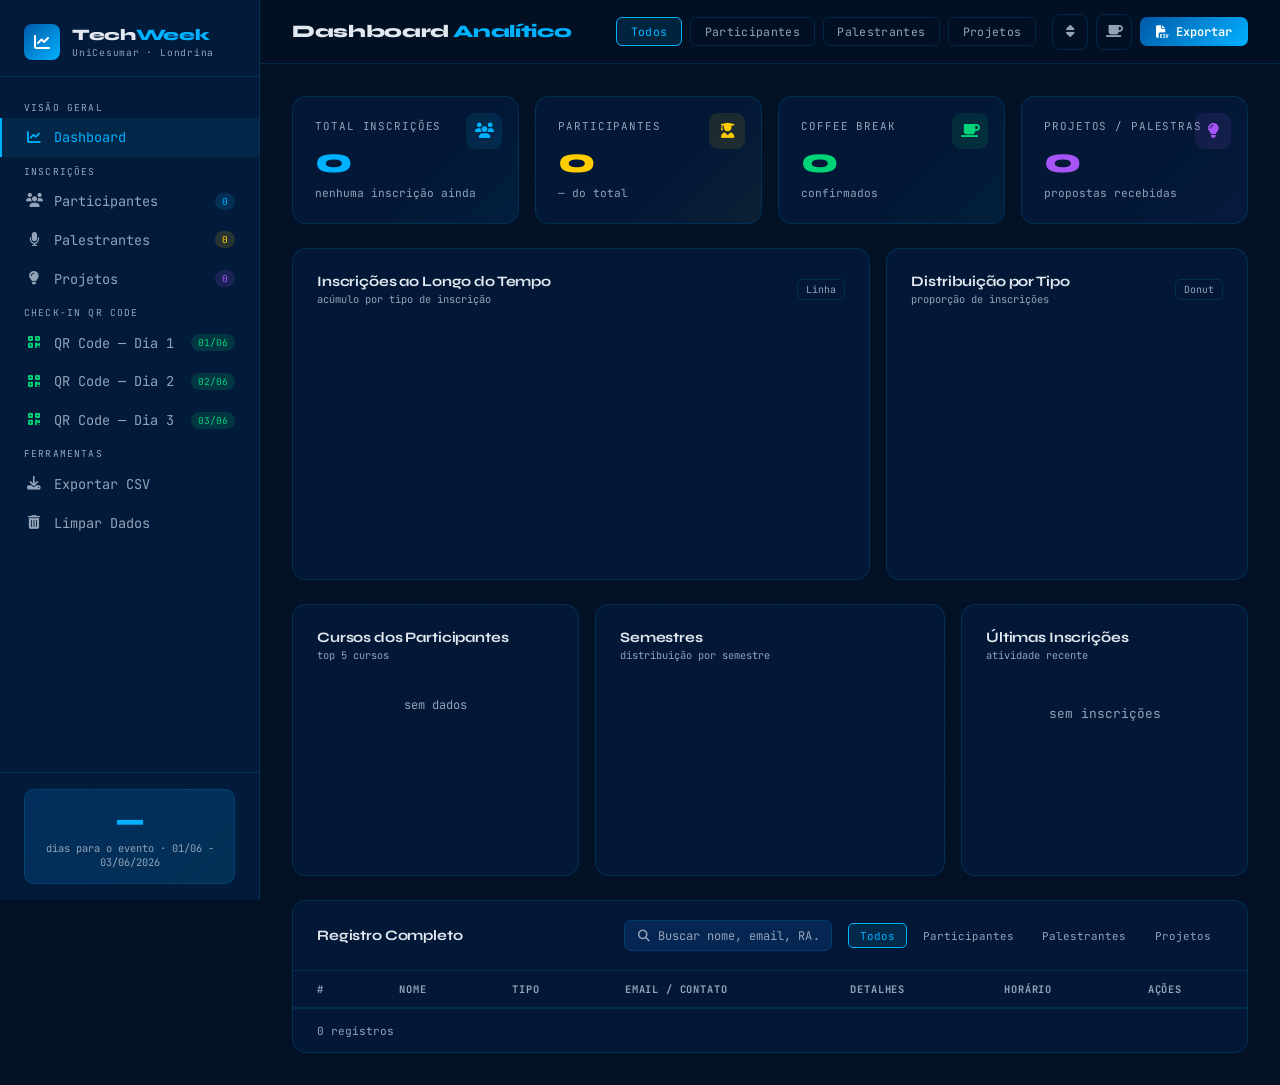
==== pages/dashboard.html @ d9216e90 "clean struct, hrefs, correção" ====
<!DOCTYPE html>
<html lang="pt-BR">

<head>
  <meta charset="UTF-8">
  <meta name="viewport" content="width=device-width, initial-scale=1.0">
  <title>Dashboard</title>
  <link
    href="https://fonts.googleapis.com/css2?family=Syne:wght@400;600;700;800&family=JetBrains+Mono:wght@400;500;700&display=swap"
    rel="stylesheet">
  <link rel="stylesheet" href="https://cdnjs.cloudflare.com/ajax/libs/font-awesome/6.5.0/css/all.min.css">
  <link rel="stylesheet" href="../css/dashboard.css">
  <script src="https://cdnjs.cloudflare.com/ajax/libs/Chart.js/4.4.1/chart.umd.js"></script>
</head>

<body>

  <!-- SIDEBAR -->
  <aside class="sidebar">
    <div class="sidebar-logo">
      <a href="#" class="logo-row">
        <div class="logo-icon"><i class="fas fa-chart-line"></i></div>
        <div>
          <div class="logo-text">Tech<span>Week</span></div>
          <div class="logo-sub">UniCesumar · Londrina</div>
        </div>
      </a>
    </div>
    <nav class="sidebar-nav">
      <div class="nav-section">Visão Geral</div>
      <div class="nav-item active" onclick="setSection('dashboard')">
        <i class="fas fa-chart-line"></i> Dashboard
      </div>
      <div class="nav-section">Inscrições</div>
      <div class="nav-item" onclick="setSection('participantes');setTypeFilter('participante')">
        <i class="fas fa-users"></i> Participantes <span class="nav-badge" id="nb-part">0</span>
      </div>
      <div class="nav-item" onclick="setSection('participantes');setTypeFilter('palestrante')">
        <i class="fas fa-microphone"></i> Palestrantes <span class="nav-badge yellow" id="nb-pal">0</span>
      </div>
      <div class="nav-item" onclick="setSection('participantes');setTypeFilter('projeto')">
        <i class="fas fa-lightbulb"></i> Projetos <span class="nav-badge" id="nb-proj"
          style="background:rgba(168,85,247,0.15);color:#a855f7">0</span>
      </div>
      <div class="nav-section">Check-in QR Code</div>
      <div class="nav-item qr-nav-btn" onclick="openQR(1)">
        <i class="fas fa-qrcode"></i> QR Code — Dia 1
        <span class="nav-badge" style="background:rgba(0,210,120,0.15);color:#00d278">01/06</span>
      </div>
      <div class="nav-item qr-nav-btn" onclick="openQR(2)">
        <i class="fas fa-qrcode"></i> QR Code — Dia 2
        <span class="nav-badge" style="background:rgba(0,210,120,0.15);color:#00d278">02/06</span>
      </div>
      <div class="nav-item qr-nav-btn" onclick="openQR(3)">
        <i class="fas fa-qrcode"></i> QR Code — Dia 3
        <span class="nav-badge" style="background:rgba(0,210,120,0.15);color:#00d278">03/06</span>
      </div>
      <div class="nav-section">Ferramentas</div>
      <div class="nav-item" onclick="exportCSV()">
        <i class="fas fa-download"></i> Exportar CSV
      </div>
      <div class="nav-item" onclick="clearAll()">
        <i class="fas fa-trash-alt"></i> Limpar Dados
      </div>
    </nav>
    <div class="sidebar-footer">
      <div class="event-countdown">
        <div class="days" id="countdown-days">—</div>
        <div class="label">dias para o evento · 01/06 - 03/06/2026</div>
      </div>
    </div>
  </aside>

  <!-- MAIN -->
  <div class="main">
    <div class="topbar">
      <div class="topbar-title">Dashboard <span>Analítico</span></div>
      <div class="topbar-filters" id="type-filters">
        <button class="filter-btn active" onclick="setTypeFilter('all')">Todos</button>
        <button class="filter-btn" onclick="setTypeFilter('participante')">Participantes</button>
        <button class="filter-btn" onclick="setTypeFilter('palestrante')">Palestrantes</button>
        <button class="filter-btn" onclick="setTypeFilter('projeto')">Projetos</button>
      </div>
      <div class="topbar-actions">
        <button class="icon-btn" onclick="sortTable()" title="Ordenar"><i class="fas fa-sort"></i></button>
        <button class="icon-btn" onclick="toggleCoffeeFilter()" id="coffee-btn" title="Filtrar Coffee Break"><i
            class="fas fa-coffee"></i></button>
        <button class="export-btn" onclick="exportCSV()"><i class="fas fa-file-csv"></i> Exportar</button>
      </div>
    </div>

    <div class="content">
      <!-- KPIs -->
      <div class="kpi-grid">
        <div class="kpi-card">
          <div class="kpi-icon blue"><i class="fas fa-users"></i></div>
          <div class="kpi-label">Total Inscrições</div>
          <div class="kpi-value accent" id="kpi-total">0</div>
          <div class="kpi-sub" id="kpi-total-sub">nenhuma inscrição ainda</div>
        </div>
        <div class="kpi-card yellow">
          <div class="kpi-icon yellow"><i class="fas fa-user-graduate"></i></div>
          <div class="kpi-label">Participantes</div>
          <div class="kpi-value yellow" id="kpi-part">0</div>
          <div class="kpi-sub" id="kpi-part-sub">— do total</div>
        </div>
        <div class="kpi-card green">
          <div class="kpi-icon green"><i class="fas fa-coffee"></i></div>
          <div class="kpi-label">Coffee Break</div>
          <div class="kpi-value green" id="kpi-coffee">0</div>
          <div class="kpi-sub" id="kpi-coffee-sub">confirmados</div>
        </div>
        <div class="kpi-card purple">
          <div class="kpi-icon purple"><i class="fas fa-lightbulb"></i></div>
          <div class="kpi-label">Projetos / Palestras</div>
          <div class="kpi-value purple" id="kpi-projpal">0</div>
          <div class="kpi-sub" id="kpi-projpal-sub">propostas recebidas</div>
        </div>
      </div>

      <!-- CHARTS ROW 1 -->
      <div class="charts-row">
        <div class="chart-card">
          <div class="card-header">
            <div>
              <div class="card-title">Inscrições ao Longo do Tempo</div>
              <div class="card-subtitle">acúmulo por tipo de inscrição</div>
            </div>
            <span class="card-tag">Linha</span>
          </div>
          <div class="chart-legend" id="legend-time"></div>
          <div style="position:relative;height:220px"><canvas id="chart-timeline" role="img"
              aria-label="Gráfico de linha de inscrições ao longo do tempo">Nenhum dado ainda.</canvas></div>
        </div>
        <div class="chart-card">
          <div class="card-header">
            <div>
              <div class="card-title">Distribuição por Tipo</div>
              <div class="card-subtitle">proporção de inscrições</div>
            </div>
            <span class="card-tag">Donut</span>
          </div>
          <div class="chart-legend" id="legend-type"></div>
          <div style="position:relative;height:200px"><canvas id="chart-donut" role="img"
              aria-label="Gráfico donut de distribuição por tipo">Nenhum dado ainda.</canvas></div>
        </div>
      </div>

      <!-- CHARTS ROW 2 -->
      <div class="charts-row2">
        <div class="chart-card">
          <div class="card-header">
            <div>
              <div class="card-title">Cursos dos Participantes</div>
              <div class="card-subtitle">top 5 cursos</div>
            </div>
          </div>
          <div class="course-list" id="course-list">
            <div
              style="font-family:var(--font-mono);font-size:0.75rem;color:var(--text-dim);padding:1rem 0;text-align:center">
              sem dados</div>
          </div>
        </div>
        <div class="chart-card">
          <div class="card-header">
            <div>
              <div class="card-title">Semestres</div>
              <div class="card-subtitle">distribuição por semestre</div>
            </div>
          </div>
          <div style="position:relative;height:170px"><canvas id="chart-sem" role="img"
              aria-label="Barras de semestres">Nenhum dado.</canvas></div>
        </div>
        <div class="chart-card">
          <div class="card-header">
            <div>
              <div class="card-title">Últimas Inscrições</div>
              <div class="card-subtitle">atividade recente</div>
            </div>
          </div>
          <div class="feed-list" id="feed-list">
            <div class="table-empty" style="padding:1.5rem 0">sem inscrições</div>
          </div>
        </div>
      </div>

      <!-- TABELA -->
      <div class="table-card">
        <div class="table-header">
          <div class="card-title">Registro Completo</div>
          <div class="search-box">
            <i class="fas fa-search"></i>
            <input type="text" placeholder="Buscar nome, email, RA..." id="search-input" oninput="renderTable()">
          </div>
          <div class="type-tabs" id="type-tabs">
            <button class="type-tab active" onclick="setTypeFilter('all')">Todos</button>
            <button class="type-tab" onclick="setTypeFilter('participante')">Participantes</button>
            <button class="type-tab" onclick="setTypeFilter('palestrante')">Palestrantes</button>
            <button class="type-tab" onclick="setTypeFilter('projeto')">Projetos</button>
          </div>
        </div>
        <div style="overflow-x:auto">
          <table class="data-table">
            <thead>
              <tr>
                <th>#</th>
                <th>Nome</th>
                <th>Tipo</th>
                <th>Email / Contato</th>
                <th>Detalhes</th>
                <th>Horário</th>
                <th>Ações</th>
              </tr>
            </thead>
            <tbody id="table-body">
            </tbody>
          </table>
        </div>
        <div class="pagination">
          <span class="page-info" id="page-info">0 registros</span>
          <div class="page-btns" id="page-btns"></div>
        </div>
      </div>
    </div>
  </div>

  <!-- QR CONFIRM MODAL -->
  <div class="qr-confirm-overlay" id="qr-confirm-overlay" onclick="if(event.target===this)cancelQR()">
    <div class="qr-confirm-box">
      <div class="qr-confirm-icon"><i class="fas fa-shield-alt"></i></div>
      <div class="qr-confirm-title">Exibir QR Code?</div>
      <div class="qr-confirm-desc">
        Você está prestes a exibir o QR Code de check-in para o
        <strong id="qr-confirm-day">DIA 1</strong>.
        <br>
        <span id="qr-confirm-date"></span>
      </div>
      <div class="qr-confirm-warn">
        <i class="fas fa-exclamation-triangle"></i>
        O código ficará visível para toda a sala. Confirme apenas na hora do check-in.
      </div>
      <div class="qr-confirm-actions">
        <button class="qr-confirm-cancel" onclick="cancelQR()">
          <i class="fas fa-times"></i> Cancelar
        </button>
        <button class="qr-confirm-ok" onclick="confirmQR()">
          <i class="fas fa-qrcode"></i> Sim, exibir agora
        </button>
      </div>
    </div>
  </div>

  <!-- QR CODE MODAL -->
  <div class="qr-overlay" id="qr-overlay" onclick="closeQROutside(event)">
    <div class="qr-modal">
      <button class="qr-close" onclick="closeQR()" title="Fechar"><i class="fas fa-times"></i></button>

      <div class="qr-header">
        <div class="qr-day-badge" id="qr-day-badge">DIA 1</div>
        <div class="qr-title">Check-in <span>Tech Week 2026</span></div>
        <div class="qr-subtitle" id="qr-subtitle">01 de Junho · UniCesumar Londrina</div>
      </div>

      <div class="qr-frame">
        <div class="qr-corner tl"></div>
        <div class="qr-corner tr"></div>
        <div class="qr-corner bl"></div>
        <div class="qr-corner br"></div>
        <img id="qr-img" src="" alt="QR Code Check-in" class="qr-image">
      </div>

      <div class="qr-instruction">
        <i class="fas fa-mobile-alt"></i>
        Aponte a câmera do celular para o QR Code para confirmar sua presença
      </div>

      <div class="qr-dots" id="qr-dots">
        <span class="qr-dot active" onclick="openQR(1)"></span>
        <span class="qr-dot" onclick="openQR(2)"></span>
        <span class="qr-dot" onclick="openQR(3)"></span>
      </div>

    </div>
  </div>

  <div class="toast" id="toast"></div>
  <script src="../env.js"></script>
  <script src="https://cdn.jsdelivr.net/npm/@supabase/supabase-js@2"></script>
  <script src="../js/dashboard.js"></script>

</body>

</html>
---- css/dashboard.css ----
*,*::before,*::after{box-sizing:border-box;margin:0;padding:0}
:root{
  --bg:#021124;--bg2:#031b3a;--bg3:#052652;
  --accent:#00B1FF;--accent2:#005AA9;--accent3:#FFCC00;
  --text:#e2e8f0;--text-dim:#94a3b8;
  --border:rgba(0,177,255,0.15);--border-hover:rgba(0,177,255,0.35);
  --card-bg:rgba(3,27,58,0.85);
  --font-head:'Syne',sans-serif;--font-mono:'JetBrains Mono',monospace;
  --sidebar:260px;
}
html{scroll-behavior:smooth}
body{background:var(--bg);color:var(--text);font-family:var(--font-head);min-height:100vh;display:flex;overflow-x:hidden}
body::before{content:'';position:fixed;inset:0;background-image:linear-gradient(rgba(0,177,255,0.03) 1px,transparent 1px),linear-gradient(90deg,rgba(0,177,255,0.03) 1px,transparent 1px);background-size:60px 60px;pointer-events:none;z-index:0}

/* SIDEBAR */
.sidebar{width:var(--sidebar);min-height:100vh;background:var(--bg2);border-right:1px solid var(--border);display:flex;flex-direction:column;position:fixed;left:0;top:0;z-index:50;transition:transform 0.3s}
.sidebar-logo{padding:1.5rem 1.5rem 1rem;border-bottom:1px solid var(--border)}
.logo-row{display:flex;align-items:center;gap:0.75rem;text-decoration:none;color:var(--text)}
.logo-icon{width:36px;height:36px;background:linear-gradient(135deg,var(--accent2),var(--accent));border-radius:8px;display:flex;align-items:center;justify-content:center;font-size:1rem;color:#fff;flex-shrink:0}
.logo-text{font-size:1rem;font-weight:800;letter-spacing:-0.02em}
.logo-text span{color:var(--accent)}
.logo-sub{font-family:var(--font-mono);font-size:0.6rem;color:var(--text-dim);letter-spacing:0.08em;margin-top:2px}
.sidebar-nav{flex:1;padding:1rem 0;overflow-y:auto}
.nav-section{padding:0.5rem 1.5rem 0.25rem;font-family:var(--font-mono);font-size:0.6rem;color:var(--text-dim);letter-spacing:0.12em;text-transform:uppercase}
.nav-item{display:flex;align-items:center;gap:0.75rem;padding:0.65rem 1.5rem;cursor:pointer;transition:all 0.2s;border-left:2px solid transparent;font-size:0.85rem;color:var(--text-dim);font-family:var(--font-mono)}
.nav-item:hover{color:var(--text);background:rgba(0,177,255,0.05);border-left-color:var(--border)}
.nav-item.active{color:var(--accent);background:rgba(0,177,255,0.08);border-left-color:var(--accent)}
.nav-item i{width:16px;text-align:center;font-size:0.85rem}
.nav-badge{margin-left:auto;font-size:0.6rem;padding:2px 7px;border-radius:100px;background:rgba(0,177,255,0.15);color:var(--accent)}
.nav-badge.yellow{background:rgba(255,204,0,0.15);color:var(--accent3)}
.sidebar-footer{padding:1rem 1.5rem;border-top:1px solid var(--border)}
.event-countdown{background:linear-gradient(135deg,rgba(0,90,169,0.3),rgba(0,177,255,0.15));border:1px solid var(--border);border-radius:10px;padding:0.9rem;text-align:center}
.event-countdown .days{font-size:2rem;font-weight:800;color:var(--accent);line-height:1}
.event-countdown .label{font-family:var(--font-mono);font-size:0.65rem;color:var(--text-dim);margin-top:4px}

/* MAIN */
.main{margin-left:var(--sidebar);flex:1;display:flex;flex-direction:column;position:relative;z-index:1}

/* TOPBAR */
.topbar{height:64px;background:rgba(2,17,36,0.9);backdrop-filter:blur(20px);border-bottom:1px solid var(--border);display:flex;align-items:center;padding:0 2rem;gap:1rem;position:sticky;top:0;z-index:40}
.topbar-title{font-size:1.1rem;font-weight:800;letter-spacing:-0.02em;flex:1}
.topbar-title span{color:var(--accent)}
.topbar-filters{display:flex;gap:0.5rem;flex-wrap:wrap}
.filter-btn{font-family:var(--font-mono);font-size:0.72rem;padding:0.35rem 0.85rem;border-radius:6px;border:1px solid var(--border);background:transparent;color:var(--text-dim);cursor:pointer;transition:all 0.2s;letter-spacing:0.03em}
.filter-btn:hover{border-color:var(--border-hover);color:var(--text)}
.filter-btn.active{background:rgba(0,177,255,0.12);border-color:var(--accent);color:var(--accent)}
.topbar-actions{display:flex;gap:0.5rem;align-items:center}
.icon-btn{width:36px;height:36px;border-radius:8px;border:1px solid var(--border);background:transparent;color:var(--text-dim);cursor:pointer;display:flex;align-items:center;justify-content:center;transition:all 0.2s;font-size:0.85rem}
.icon-btn:hover{border-color:var(--border-hover);color:var(--accent)}
.export-btn{display:flex;align-items:center;gap:0.5rem;font-family:var(--font-mono);font-size:0.75rem;padding:0.4rem 1rem;border-radius:7px;border:none;background:linear-gradient(135deg,var(--accent2),var(--accent));color:#fff;cursor:pointer;font-weight:600;transition:opacity 0.2s}
.export-btn:hover{opacity:0.85}

/* CONTENT */
.content{padding:2rem;display:flex;flex-direction:column;gap:1.5rem}

/* KPI CARDS */
.kpi-grid{display:grid;grid-template-columns:repeat(4,1fr);gap:1rem}
.kpi-card{background:var(--card-bg);border:1px solid var(--border);border-radius:14px;padding:1.4rem;position:relative;overflow:hidden;transition:border-color 0.2s,transform 0.2s;cursor:default;backdrop-filter:blur(10px)}
.kpi-card:hover{border-color:var(--border-hover);transform:translateY(-2px)}
.kpi-card::before{content:'';position:absolute;inset:0;background:linear-gradient(135deg,transparent 60%,rgba(0,177,255,0.04));pointer-events:none}
.kpi-card.yellow::before{background:linear-gradient(135deg,transparent 60%,rgba(255,204,0,0.04))}
.kpi-card.green::before{background:linear-gradient(135deg,transparent 60%,rgba(0,210,120,0.04))}
.kpi-card.purple::before{background:linear-gradient(135deg,transparent 60%,rgba(150,80,255,0.04))}
.kpi-label{font-family:var(--font-mono);font-size:0.68rem;color:var(--text-dim);letter-spacing:0.08em;text-transform:uppercase;margin-bottom:0.6rem}
.kpi-value{font-size:2.2rem;font-weight:800;letter-spacing:-0.03em;line-height:1;color:var(--text)}
.kpi-value.accent{color:var(--accent)}
.kpi-value.yellow{color:var(--accent3)}
.kpi-value.green{color:#00d278}
.kpi-value.purple{color:#a855f7}
.kpi-sub{font-family:var(--font-mono);font-size:0.7rem;color:var(--text-dim);margin-top:0.5rem}
.kpi-sub .up{color:#00d278}.kpi-sub .down{color:#f87171}
.kpi-icon{position:absolute;top:1rem;right:1rem;width:36px;height:36px;border-radius:9px;display:flex;align-items:center;justify-content:center;font-size:0.95rem}
.kpi-icon.blue{background:rgba(0,177,255,0.1);color:var(--accent)}
.kpi-icon.yellow{background:rgba(255,204,0,0.1);color:var(--accent3)}
.kpi-icon.green{background:rgba(0,210,120,0.1);color:#00d278}
.kpi-icon.purple{background:rgba(168,85,247,0.1);color:#a855f7}

/* CHARTS ROW */
.charts-row{display:grid;grid-template-columns:1.6fr 1fr;gap:1rem}
.chart-card{background:var(--card-bg);border:1px solid var(--border);border-radius:14px;padding:1.5rem;backdrop-filter:blur(10px)}
.card-header{display:flex;align-items:center;justify-content:space-between;margin-bottom:1.2rem}
.card-title{font-size:0.9rem;font-weight:700;letter-spacing:-0.01em}
.card-subtitle{font-family:var(--font-mono);font-size:0.65rem;color:var(--text-dim);margin-top:2px}
.card-tag{font-family:var(--font-mono);font-size:0.62rem;padding:3px 8px;border-radius:5px;border:1px solid var(--border);color:var(--text-dim)}

/* CHARTS ROW 2 */
.charts-row2{display:grid;grid-template-columns:1fr 1fr 1fr;gap:1rem}

/* TABLE */
.table-card{background:var(--card-bg);border:1px solid var(--border);border-radius:14px;backdrop-filter:blur(10px);overflow:hidden}
.table-header{padding:1.2rem 1.5rem;border-bottom:1px solid var(--border);display:flex;align-items:center;gap:1rem}
.table-header .card-title{flex:1}
.search-box{display:flex;align-items:center;gap:0.5rem;background:var(--bg3);border:1px solid var(--border);border-radius:7px;padding:0.4rem 0.8rem}
.search-box input{background:none;border:none;outline:none;color:var(--text);font-family:var(--font-mono);font-size:0.75rem;width:160px}
.search-box input::placeholder{color:var(--text-dim)}
.search-box i{color:var(--text-dim);font-size:0.75rem}
.type-tabs{display:flex;gap:0.25rem}
.type-tab{font-family:var(--font-mono);font-size:0.68rem;padding:0.3rem 0.7rem;border-radius:5px;border:1px solid transparent;background:transparent;color:var(--text-dim);cursor:pointer;transition:all 0.2s}
.type-tab:hover{color:var(--text);border-color:var(--border)}
.type-tab.active{background:rgba(0,177,255,0.1);border-color:var(--accent);color:var(--accent)}
.data-table{width:100%;border-collapse:collapse}
.data-table th{padding:0.7rem 1.5rem;text-align:left;font-family:var(--font-mono);font-size:0.65rem;letter-spacing:0.08em;color:var(--text-dim);text-transform:uppercase;border-bottom:1px solid var(--border)}
.data-table td{padding:0.8rem 1.5rem;border-bottom:1px solid rgba(0,177,255,0.06);font-size:0.82rem;vertical-align:middle}
.data-table tr:last-child td{border-bottom:none}
.data-table tr:hover td{background:rgba(0,177,255,0.03)}
.badge{display:inline-flex;align-items:center;gap:4px;font-family:var(--font-mono);font-size:0.62rem;padding:3px 8px;border-radius:100px;font-weight:600}
.badge.part{background:rgba(0,177,255,0.12);color:var(--accent)}
.badge.pal{background:rgba(255,204,0,0.12);color:var(--accent3)}
.badge.proj{background:rgba(168,85,247,0.12);color:#a855f7}
.badge.coffee-yes{background:rgba(0,210,120,0.12);color:#00d278}
.badge.coffee-no{background:rgba(100,116,139,0.1);color:var(--text-dim)}
.table-empty{padding:3rem;text-align:center;font-family:var(--font-mono);font-size:0.8rem;color:var(--text-dim)}
.pagination{display:flex;align-items:center;justify-content:space-between;padding:0.9rem 1.5rem;border-top:1px solid var(--border)}
.page-info{font-family:var(--font-mono);font-size:0.7rem;color:var(--text-dim)}
.page-btns{display:flex;gap:0.25rem}
.page-btn{font-family:var(--font-mono);font-size:0.68rem;width:28px;height:28px;border-radius:5px;border:1px solid var(--border);background:transparent;color:var(--text-dim);cursor:pointer;display:flex;align-items:center;justify-content:center;transition:all 0.2s}
.page-btn:hover,.page-btn.active{border-color:var(--accent);color:var(--accent);background:rgba(0,177,255,0.08)}

/* MINI CHARTS ROW */
.mini-row{display:grid;grid-template-columns:1fr 1fr;gap:1rem}

/* ACTIVITY FEED */
.feed-list{display:flex;flex-direction:column;gap:0}
.feed-item{display:flex;align-items:flex-start;gap:0.9rem;padding:0.9rem 0;border-bottom:1px solid rgba(0,177,255,0.06)}
.feed-item:last-child{border-bottom:none}
.feed-dot{width:8px;height:8px;border-radius:50%;margin-top:5px;flex-shrink:0}
.feed-dot.blue{background:var(--accent)}
.feed-dot.yellow{background:var(--accent3)}
.feed-dot.purple{background:#a855f7}
.feed-content{flex:1}
.feed-content strong{font-size:0.82rem;font-weight:700}
.feed-content span{font-family:var(--font-mono);font-size:0.72rem;color:var(--text-dim)}
.feed-time{font-family:var(--font-mono);font-size:0.65rem;color:var(--text-dim)}

/* COURSE DONUT */
.course-list{display:flex;flex-direction:column;gap:0.6rem;margin-top:0.5rem}
.course-row{display:flex;align-items:center;gap:0.75rem}
.course-name{font-family:var(--font-mono);font-size:0.72rem;color:var(--text-dim);flex:1;min-width:0;overflow:hidden;text-overflow:ellipsis;white-space:nowrap}
.course-bar-wrap{width:80px;height:4px;background:rgba(0,177,255,0.1);border-radius:2px}
.course-bar{height:4px;border-radius:2px;background:linear-gradient(90deg,var(--accent2),var(--accent))}
.course-count{font-family:var(--font-mono);font-size:0.7rem;color:var(--text);min-width:20px;text-align:right;font-weight:600}

/* TOAST */
.toast{position:fixed;bottom:2rem;right:2rem;z-index:999;background:var(--bg2);border:1px solid var(--accent);padding:0.8rem 1.2rem;border-radius:10px;font-family:var(--font-mono);font-size:0.8rem;color:var(--text);box-shadow:0 10px 30px rgba(0,0,0,0.5);transform:translateY(10px);opacity:0;transition:all 0.3s;pointer-events:none;max-width:300px}
.toast.show{transform:translateY(0);opacity:1}

/* LEGEND */
.chart-legend{display:flex;flex-wrap:wrap;gap:12px;margin-bottom:10px}
.legend-item{display:flex;align-items:center;gap:5px;font-family:var(--font-mono);font-size:0.68rem;color:var(--text-dim)}
.legend-dot{width:9px;height:9px;border-radius:2px}

/* DEMO BANNER */
.demo-banner{background:rgba(255,204,0,0.06);border:1px solid rgba(255,204,0,0.2);border-radius:10px;padding:0.85rem 1.2rem;display:flex;align-items:center;gap:0.75rem;font-family:var(--font-mono);font-size:0.75rem;color:var(--accent3)}
.demo-banner i{font-size:1rem}
.demo-banner a{color:var(--accent);text-decoration:underline;cursor:pointer;margin-left:4px}

/* SCROLLBAR */
::-webkit-scrollbar{width:6px}::-webkit-scrollbar-track{background:transparent}::-webkit-scrollbar-thumb{background:var(--border);border-radius:3px}

/* RESPONSIVE */
@media(max-width:1200px){.kpi-grid{grid-template-columns:repeat(2,1fr)}.charts-row{grid-template-columns:1fr}.charts-row2{grid-template-columns:1fr 1fr}}
@media(max-width:900px){.sidebar{transform:translateX(-100%)}.main{margin-left:0}.charts-row2{grid-template-columns:1fr}.mini-row{grid-template-columns:1fr}}
/* ── QR CODE MODAL ─────────────────────────────────── */
.qr-overlay {
  position: fixed; inset: 0; z-index: 200;
  background: rgba(2, 11, 30, 0.92);
  backdrop-filter: blur(12px);
  display: flex; align-items: center; justify-content: center;
  opacity: 0; pointer-events: none;
  transition: opacity 0.35s ease;
}
.qr-overlay.open {
  opacity: 1; pointer-events: all;
}

.qr-modal {
  position: relative;
  background: var(--bg2);
  border: 1px solid rgba(0,177,255,0.3);
  border-radius: 24px;
  padding: 2.5rem 2.5rem 2rem;
  width: 90%;
  max-width: 500px;
  box-shadow: 0 0 80px rgba(0,177,255,0.12), 0 40px 80px rgba(0,0,0,0.6);
  display: flex; flex-direction: column; align-items: center; gap: 1.5rem;
  transform: scale(0.92) translateY(20px);
  transition: transform 0.35s cubic-bezier(0.34,1.56,0.64,1);
}
.qr-overlay.open .qr-modal {
  transform: scale(1) translateY(0);
}

.qr-close {
  position: absolute; top: 1.1rem; right: 1.1rem;
  width: 34px; height: 34px; border-radius: 50%;
  border: 1px solid var(--border); background: var(--bg3);
  color: var(--text-dim); cursor: pointer; font-size: 0.85rem;
  display: flex; align-items: center; justify-content: center;
  transition: border-color 0.2s, color 0.2s;
}
.qr-close:hover { border-color: var(--accent); color: var(--accent); }

/* Header */
.qr-header { text-align: center; }
.qr-day-badge {
  display: inline-block;
  font-family: var(--font-mono); font-size: 0.68rem; font-weight: 700;
  letter-spacing: 0.18em; color: #000;
  background: linear-gradient(135deg, var(--accent2), var(--accent));
  padding: 0.3rem 1rem; border-radius: 100px; margin-bottom: 0.75rem;
}
.qr-title {
  font-size: 1.5rem; font-weight: 800; letter-spacing: -0.03em; line-height: 1.1;
}
.qr-title span { color: var(--accent); }
.qr-subtitle {
  font-family: var(--font-mono); font-size: 0.75rem;
  color: var(--text-dim); margin-top: 0.35rem;
}

/* Frame QR */
.qr-frame {
  position: relative;
  width: 280px; height: 280px;
  border-radius: 16px;
  background: #fff;
  display: flex; align-items: center; justify-content: center;
  box-shadow: 0 0 40px rgba(0,177,255,0.2);
  padding: 10px;
}
.qr-image {
  width: 100%; height: 100%;
  object-fit: contain; border-radius: 8px;
  display: block;
}

/* Cantos animados */
.qr-corner {
  position: absolute; width: 24px; height: 24px;
  border-color: var(--accent); border-style: solid;
}
.qr-corner.tl { top: -1px; left: -1px; border-width: 3px 0 0 3px; border-radius: 4px 0 0 0; }
.qr-corner.tr { top: -1px; right: -1px; border-width: 3px 3px 0 0; border-radius: 0 4px 0 0; }
.qr-corner.bl { bottom: -1px; left: -1px; border-width: 0 0 3px 3px; border-radius: 0 0 0 4px; }
.qr-corner.br { bottom: -1px; right: -1px; border-width: 0 3px 3px 0; border-radius: 0 0 4px 0; }

/* Scan line animation */
.qr-frame::after {
  content: '';
  position: absolute;
  left: 10px; right: 10px; height: 2px;
  background: linear-gradient(90deg, transparent, var(--accent), transparent);
  border-radius: 2px;
  animation: qr-scan 2.5s ease-in-out infinite;
  opacity: 0.8;
}
@keyframes qr-scan {
  0%   { top: 10px; opacity: 0; }
  10%  { opacity: 0.8; }
  90%  { opacity: 0.8; }
  100% { top: calc(100% - 12px); opacity: 0; }
}

/* Instrução */
.qr-instruction {
  font-family: var(--font-mono); font-size: 0.75rem;
  color: var(--text-dim); text-align: center; line-height: 1.6;
  display: flex; align-items: center; gap: 0.5rem;
}
.qr-instruction i { color: var(--accent); font-size: 1rem; flex-shrink: 0; }

/* Dots */
.qr-dots { display: flex; gap: 0.5rem; }
.qr-dot {
  width: 8px; height: 8px; border-radius: 50%;
  background: var(--border); cursor: pointer;
  transition: background 0.2s, transform 0.2s;
}
.qr-dot.active { background: var(--accent); transform: scale(1.3); }

/* Nav row */
.qr-nav-row { display: flex; gap: 0.75rem; width: 100%; }
.qr-nav-prev, .qr-nav-next {
  flex: 1; display: flex; align-items: center; justify-content: center; gap: 0.5rem;
  padding: 0.6rem; border-radius: 10px;
  font-family: var(--font-mono); font-size: 0.75rem; font-weight: 600;
  cursor: pointer; transition: all 0.2s;
  border: 1px solid var(--border); background: transparent; color: var(--text-dim);
}
.qr-nav-prev:hover, .qr-nav-next:hover {
  border-color: var(--accent); color: var(--accent);
  background: rgba(0,177,255,0.06);
}

/* Sidebar QR buttons highlight */
.qr-nav-btn:hover { color: #00d278 !important; border-left-color: #00d278 !important; }
.qr-nav-btn i { color: #00d278; }

/* ── QR CONFIRM MODAL ──────────────────────────────── */
.qr-confirm-overlay {
  position: fixed; inset: 0; z-index: 300;
  background: rgba(2, 11, 30, 0.88);
  backdrop-filter: blur(10px);
  display: flex; align-items: center; justify-content: center;
  opacity: 0; pointer-events: none;
  transition: opacity 0.25s ease;
}
.qr-confirm-overlay.open {
  opacity: 1; pointer-events: all;
}

.qr-confirm-box {
  background: var(--bg2);
  border: 1px solid rgba(0,177,255,0.25);
  border-radius: 20px;
  padding: 2.2rem 2rem;
  width: 90%; max-width: 400px;
  display: flex; flex-direction: column; align-items: center;
  gap: 1.1rem; text-align: center;
  box-shadow: 0 0 60px rgba(0,177,255,0.1), 0 30px 60px rgba(0,0,0,0.5);
  transform: scale(0.9) translateY(16px);
  transition: transform 0.3s cubic-bezier(0.34,1.56,0.64,1);
}
.qr-confirm-overlay.open .qr-confirm-box {
  transform: scale(1) translateY(0);
}

.qr-confirm-icon {
  width: 56px; height: 56px; border-radius: 50%;
  background: rgba(0,177,255,0.1);
  border: 1px solid rgba(0,177,255,0.25);
  display: flex; align-items: center; justify-content: center;
  font-size: 1.4rem; color: var(--accent);
}

.qr-confirm-title {
  font-size: 1.25rem; font-weight: 800; letter-spacing: -0.02em;
}

.qr-confirm-desc {
  font-family: var(--font-mono); font-size: 0.78rem;
  color: var(--text-dim); line-height: 1.7;
}
.qr-confirm-desc strong { color: var(--accent); }
.qr-confirm-desc span { color: var(--text-dim); font-size: 0.72rem; }

.qr-confirm-warn {
  display: flex; align-items: flex-start; gap: 0.6rem;
  background: rgba(255,204,0,0.07);
  border: 1px solid rgba(255,204,0,0.2);
  border-radius: 10px; padding: 0.75rem 1rem;
  font-family: var(--font-mono); font-size: 0.72rem;
  color: var(--accent3); line-height: 1.5; text-align: left;
}
.qr-confirm-warn i { flex-shrink: 0; margin-top: 2px; }

.qr-confirm-actions {
  display: flex; gap: 0.75rem; width: 100%; margin-top: 0.25rem;
}

.qr-confirm-cancel {
  flex: 1; padding: 0.7rem;
  border-radius: 10px; border: 1px solid var(--border);
  background: transparent; color: var(--text-dim);
  font-family: var(--font-mono); font-size: 0.75rem; font-weight: 600;
  cursor: pointer; display: flex; align-items: center; justify-content: center;
  gap: 0.4rem; transition: all 0.2s;
}
.qr-confirm-cancel:hover {
  border-color: #f87171; color: #f87171;
}

.qr-confirm-ok {
  flex: 1.4; padding: 0.7rem;
  border-radius: 10px; border: none;
  background: linear-gradient(135deg, var(--accent2), var(--accent));
  color: #fff; font-family: var(--font-mono); font-size: 0.75rem; font-weight: 700;
  cursor: pointer; display: flex; align-items: center; justify-content: center;
  gap: 0.4rem; transition: opacity 0.2s, transform 0.2s;
  box-shadow: 0 0 20px rgba(0,177,255,0.2);
}
.qr-confirm-ok:hover { opacity: 0.88; transform: translateY(-1px); }
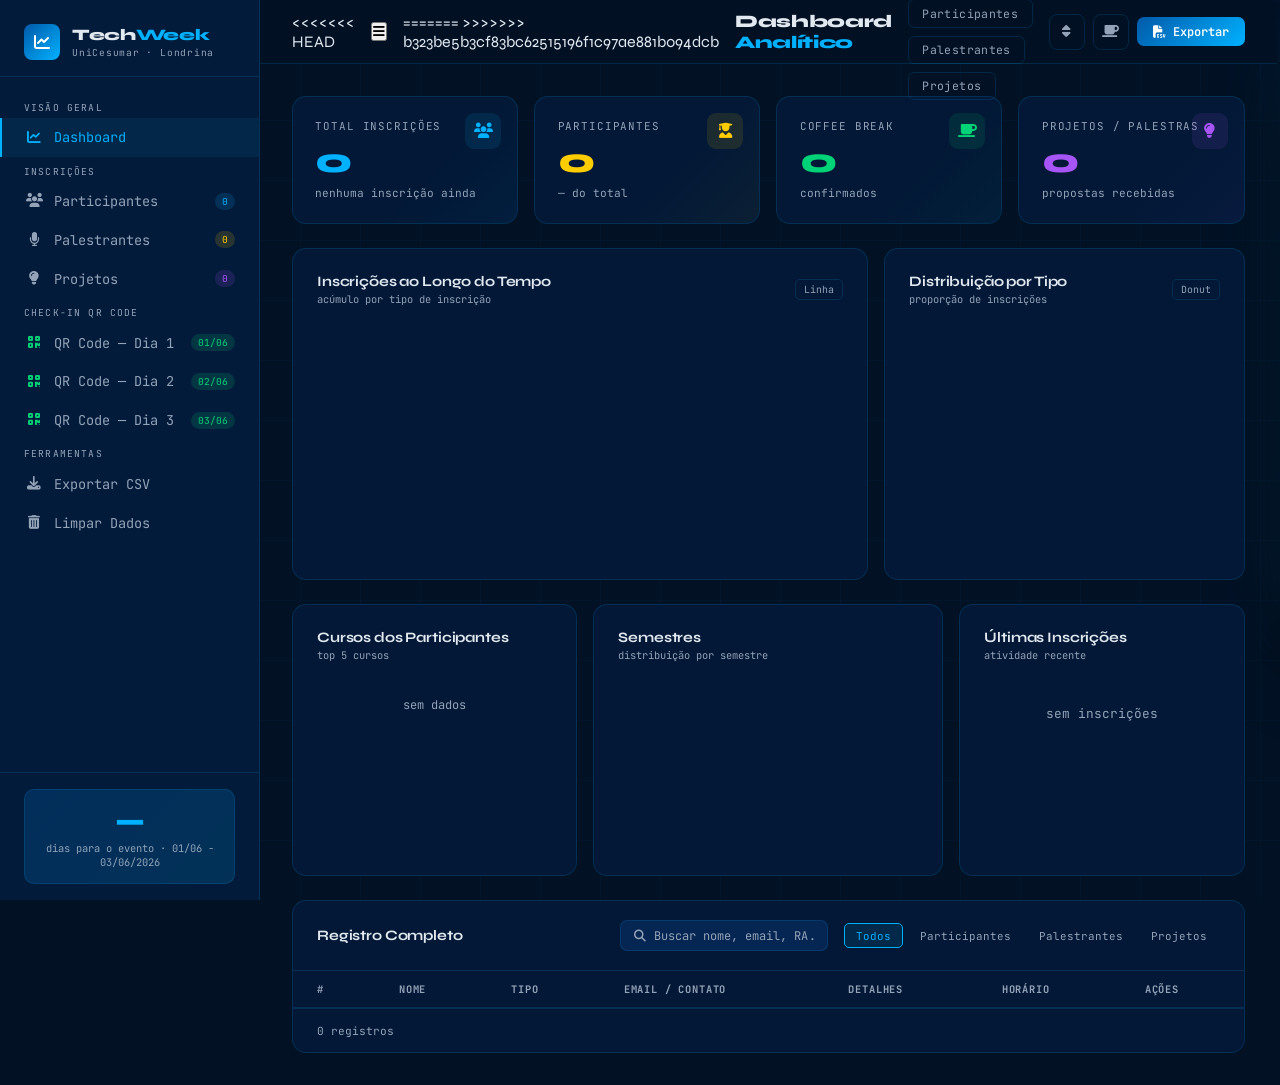
==== commit f4be3af2: "clean struct, hrefs, correção" ====
--- a/pages/dashboard.html
+++ b/pages/dashboard.html
@@ -74,6 +74,12 @@
   <!-- MAIN -->
   <div class="main">
     <div class="topbar">
+<<<<<<< HEAD
+      <button class="sidebar-toggle" id="sidebar-toggle" onclick="toggleSidebar()" aria-label="Menu">
+        <i class="fas fa-bars"></i>
+      </button>
+=======
+>>>>>>> b323be5b3cf83bc62515196f1c97ae881b094dcb
       <div class="topbar-title">Dashboard <span>Analítico</span></div>
       <div class="topbar-filters" id="type-filters">
         <button class="filter-btn active" onclick="setTypeFilter('all')">Todos</button>
@@ -283,10 +289,34 @@
     </div>
   </div>
 
+<<<<<<< HEAD
+  <div class="sidebar-overlay" id="sidebar-overlay" onclick="toggleSidebar()"></div>
+
+  <div class="toast" id="toast"></div>
+  <script src="../js/env.js"></script>
+  <script src="https://cdn.jsdelivr.net/npm/@supabase/supabase-js@2"></script>
+  <script src="../js/dashboard.js"></script>
+  <script>
+    function toggleSidebar() {
+      document.querySelector('.sidebar').classList.toggle('open');
+      document.getElementById('sidebar-overlay').classList.toggle('open');
+    }
+    // Fecha o menu ao clicar em item de navegação no mobile
+    document.querySelectorAll('.nav-item').forEach(function(item) {
+      item.addEventListener('click', function() {
+        if (window.innerWidth <= 900) {
+          document.querySelector('.sidebar').classList.remove('open');
+          document.getElementById('sidebar-overlay').classList.remove('open');
+        }
+      });
+    });
+  </script>
+=======
   <div class="toast" id="toast"></div>
   <script src="../env.js"></script>
   <script src="https://cdn.jsdelivr.net/npm/@supabase/supabase-js@2"></script>
   <script src="../js/dashboard.js"></script>
+>>>>>>> b323be5b3cf83bc62515196f1c97ae881b094dcb
 
 </body>
 
--- a/css/dashboard.css
+++ b/css/dashboard.css
@@ -157,9 +157,43 @@
 /* SCROLLBAR */
 ::-webkit-scrollbar{width:6px}::-webkit-scrollbar-track{background:transparent}::-webkit-scrollbar-thumb{background:var(--border);border-radius:3px}
 
+<<<<<<< HEAD
+/* HAMBURGUER */
+.sidebar-toggle{
+  display:none;
+  align-items:center;justify-content:center;
+  width:38px;height:38px;border-radius:8px;
+  border:1px solid var(--border);background:transparent;
+  color:var(--text);cursor:pointer;font-size:1rem;
+  flex-shrink:0;transition:all 0.2s;
+}
+.sidebar-toggle:hover{border-color:var(--border-hover);color:var(--accent)}
+
+/* OVERLAY MOBILE */
+.sidebar-overlay{
+  display:none;
+  position:fixed;inset:0;z-index:49;
+  background:rgba(2,11,30,0.7);
+  backdrop-filter:blur(4px);
+}
+.sidebar-overlay.open{display:block}
+
+/* RESPONSIVE */
+@media(max-width:1200px){.kpi-grid{grid-template-columns:repeat(2,1fr)}.charts-row{grid-template-columns:1fr}.charts-row2{grid-template-columns:1fr 1fr}}
+@media(max-width:900px){
+  .sidebar{transform:translateX(-100%)}
+  .sidebar.open{transform:translateX(0)}
+  .main{margin-left:0}
+  .charts-row2{grid-template-columns:1fr}
+  .mini-row{grid-template-columns:1fr}
+  .sidebar-toggle{display:flex}
+  .topbar-filters{display:none}
+}
+=======
 /* RESPONSIVE */
 @media(max-width:1200px){.kpi-grid{grid-template-columns:repeat(2,1fr)}.charts-row{grid-template-columns:1fr}.charts-row2{grid-template-columns:1fr 1fr}}
 @media(max-width:900px){.sidebar{transform:translateX(-100%)}.main{margin-left:0}.charts-row2{grid-template-columns:1fr}.mini-row{grid-template-columns:1fr}}
+>>>>>>> b323be5b3cf83bc62515196f1c97ae881b094dcb
 /* ── QR CODE MODAL ─────────────────────────────────── */
 .qr-overlay {
   position: fixed; inset: 0; z-index: 200;
